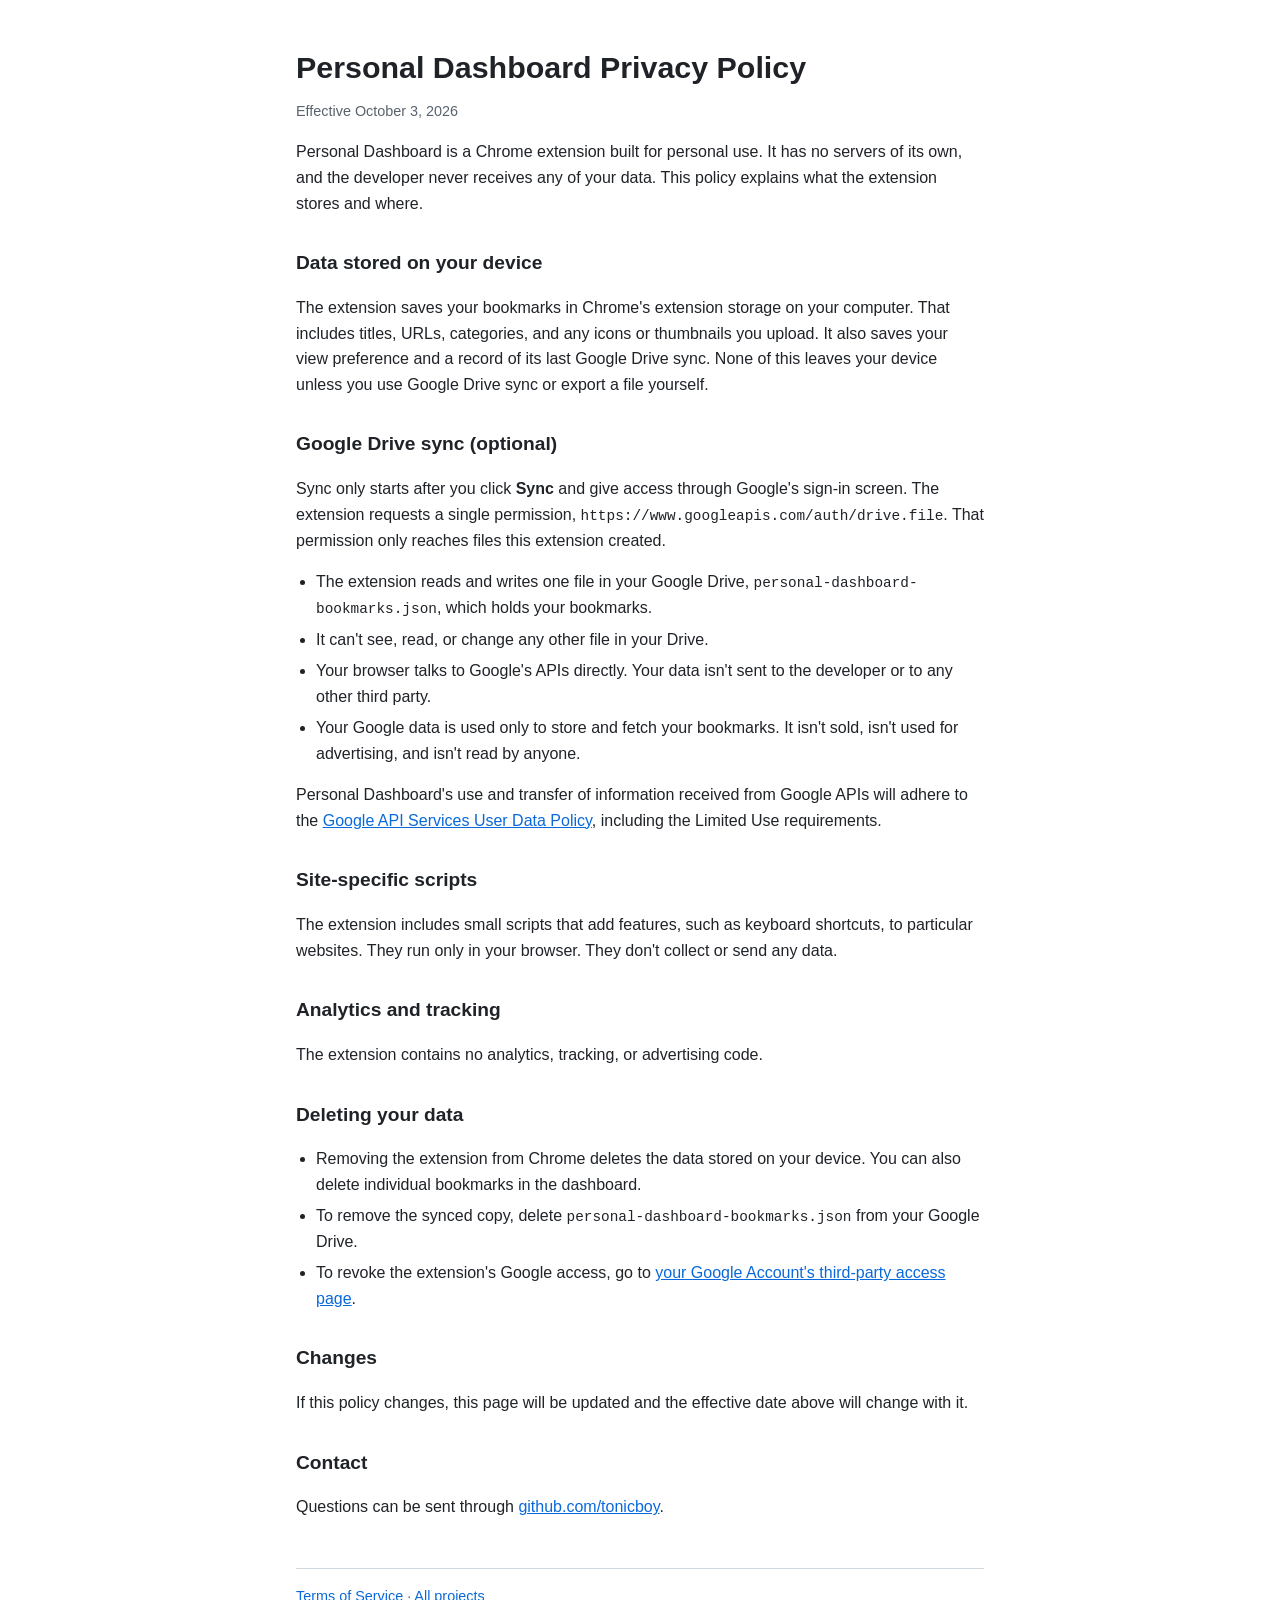
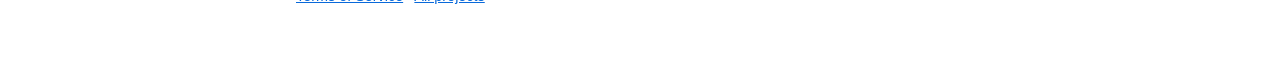
==== personal-dashboard/privacy.html @ b3707e25 "feat: add Personal Dashboard privacy policy and terms Co-Authored-By: Claude Opus 5.5 <noreply@anthr" ====
<!DOCTYPE html>
<html lang="en">
<head>
  <meta charset="UTF-8">
  <meta name="viewport" content="width=device-width, initial-scale=1.0">
  <title>Personal Dashboard Privacy Policy</title>
  <link rel="stylesheet" href="/style.css">
</head>
<body>
  <main>
    <h1>Personal Dashboard Privacy Policy</h1>
    <p class="meta">Effective October 3, 2026</p>

    <p>
      Personal Dashboard is a Chrome extension built for personal use. It has no servers of its own,
      and the developer never receives any of your data. This policy explains what the extension
      stores and where.
    </p>

    <h2>Data stored on your device</h2>
    <p>
      The extension saves your bookmarks in Chrome's extension storage on your computer. That includes
      titles, URLs, categories, and any icons or thumbnails you upload. It also saves your view
      preference and a record of its last Google Drive sync. None of this leaves your device unless
      you use Google Drive sync or export a file yourself.
    </p>

    <h2>Google Drive sync (optional)</h2>
    <p>
      Sync only starts after you click <strong>Sync</strong> and give access through Google's
      sign-in screen. The extension requests a single permission,
      <code>https://www.googleapis.com/auth/drive.file</code>. That permission only reaches files
      this extension created.
    </p>
    <ul>
      <li>
        The extension reads and writes one file in your Google Drive,
        <code>personal-dashboard-bookmarks.json</code>, which holds your bookmarks.
      </li>
      <li>It can't see, read, or change any other file in your Drive.</li>
      <li>
        Your browser talks to Google's APIs directly. Your data isn't sent to the developer or to
        any other third party.
      </li>
      <li>
        Your Google data is used only to store and fetch your bookmarks. It isn't sold, isn't used
        for advertising, and isn't read by anyone.
      </li>
    </ul>
    <p>
      Personal Dashboard's use and transfer of information received from Google APIs will adhere to the
      <a href="https://developers.google.com/terms/api-services-user-data-policy">Google API Services User Data Policy</a>,
      including the Limited Use requirements.
    </p>

    <h2>Site-specific scripts</h2>
    <p>
      The extension includes small scripts that add features, such as keyboard shortcuts, to
      particular websites. They run only in your browser. They don't collect or send any data.
    </p>

    <h2>Analytics and tracking</h2>
    <p>The extension contains no analytics, tracking, or advertising code.</p>

    <h2>Deleting your data</h2>
    <ul>
      <li>
        Removing the extension from Chrome deletes the data stored on your device. You can also
        delete individual bookmarks in the dashboard.
      </li>
      <li>
        To remove the synced copy, delete <code>personal-dashboard-bookmarks.json</code> from your
        Google Drive.
      </li>
      <li>
        To revoke the extension's Google access, go to
        <a href="https://myaccount.google.com/permissions">your Google Account's third-party access page</a>.
      </li>
    </ul>

    <h2>Changes</h2>
    <p>
      If this policy changes, this page will be updated and the effective date above will change
      with it.
    </p>

    <h2>Contact</h2>
    <p>Questions can be sent through <a href="https://github.com/tonicboy">github.com/tonicboy</a>.</p>

    <footer>
      <a href="/personal-dashboard/terms.html">Terms of Service</a> · <a href="/">All projects</a>
    </footer>
  </main>
</body>
</html>
---- style.css ----
:root {
  --bg: #ffffff;
  --text: #1f2328;
  --muted: #59636e;
  --link: #0969da;
  --border: #d1d9e0;
}

@media (prefers-color-scheme: dark) {
  :root {
    --bg: #0d1117;
    --text: #e6edf3;
    --muted: #9198a1;
    --link: #4493f8;
    --border: #3d444d;
  }
}

* {
  box-sizing: border-box;
}

body {
  margin: 0;
  background: var(--bg);
  color: var(--text);
  font: 16px/1.6 -apple-system, BlinkMacSystemFont, "Segoe UI", Roboto, Helvetica, Arial, sans-serif;
}

main {
  max-width: 720px;
  margin: 0 auto;
  padding: 3rem 1rem 4rem;
}

h1 {
  font-size: 1.9rem;
  line-height: 1.25;
  margin: 0 0 0.25rem;
}

h2 {
  font-size: 1.2rem;
  margin: 2rem 0 0.5rem;
}

a {
  color: var(--link);
}

.meta,
footer {
  color: var(--muted);
  font-size: 0.9rem;
}

footer {
  margin-top: 3rem;
  padding-top: 1rem;
  border-top: 1px solid var(--border);
}

ul {
  padding-left: 1.25rem;
}

li + li {
  margin-top: 0.35rem;
}

code {
  font-size: 0.9em;
}
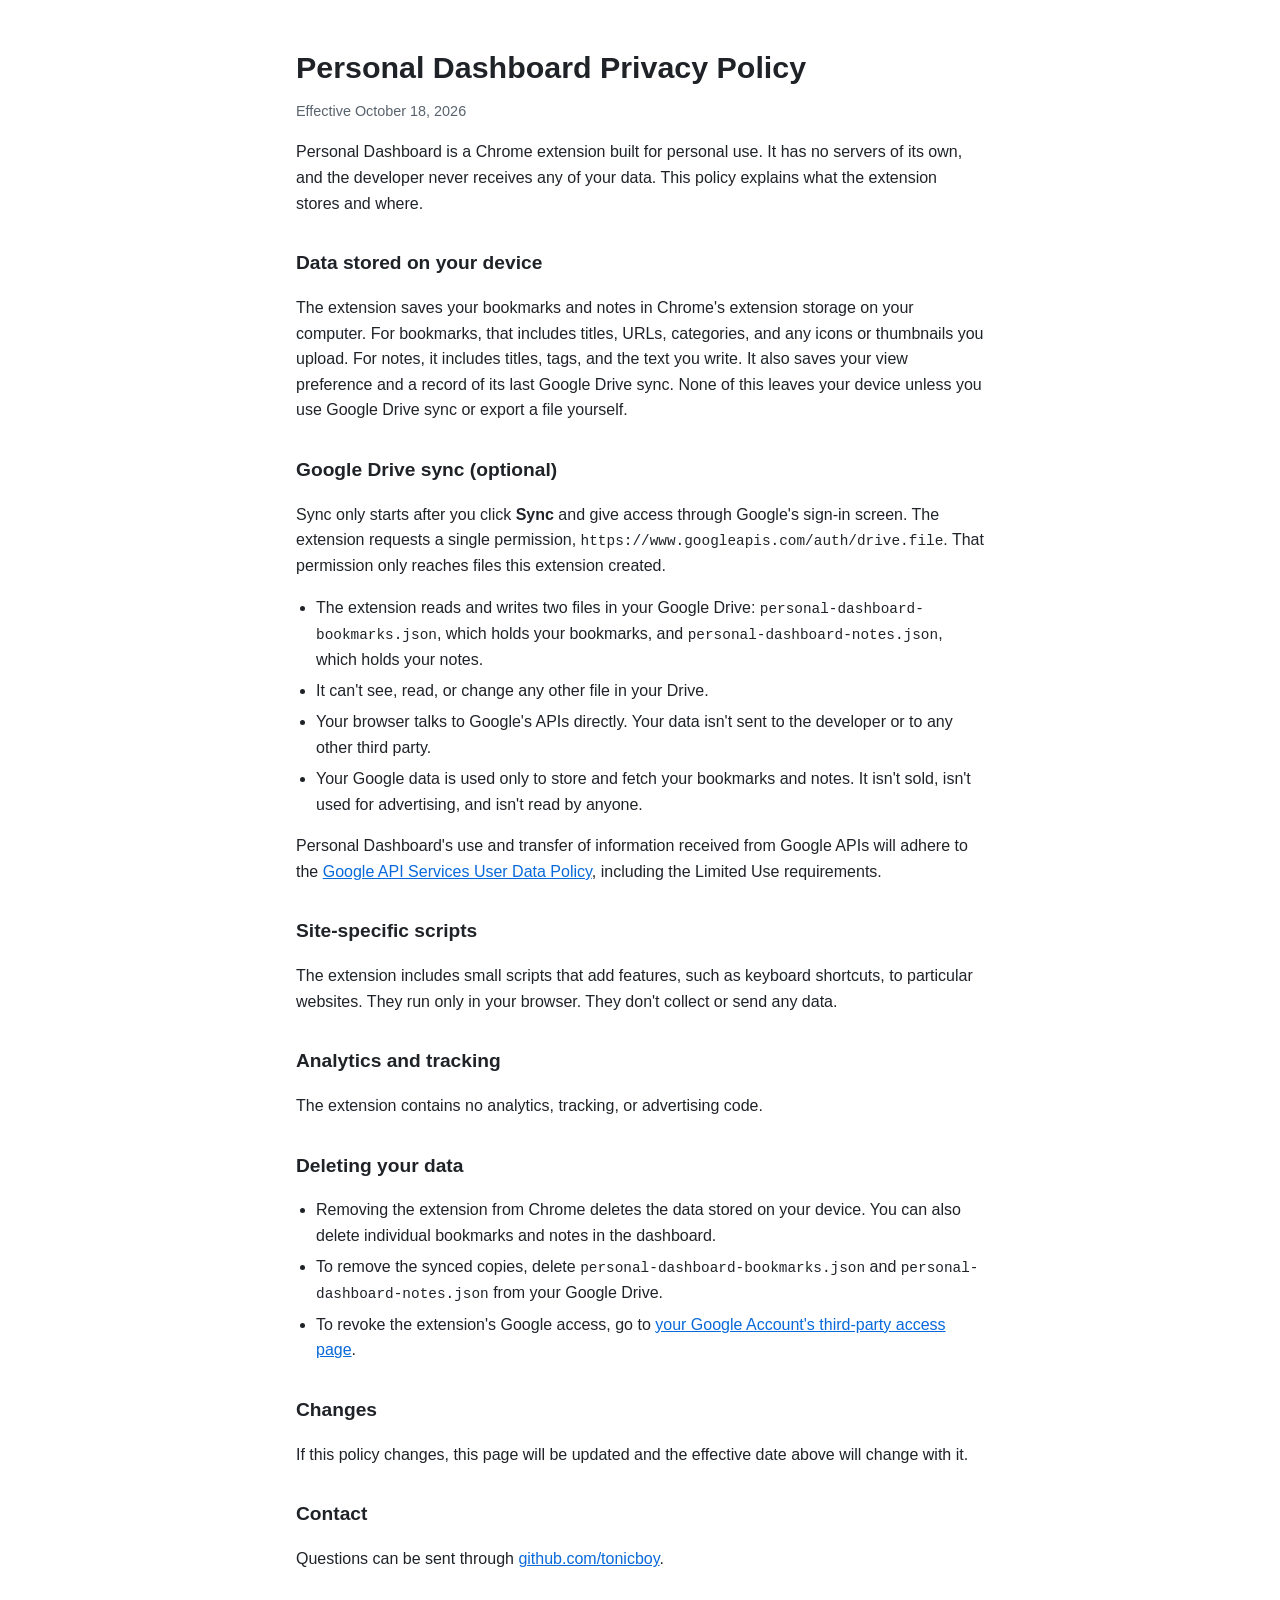
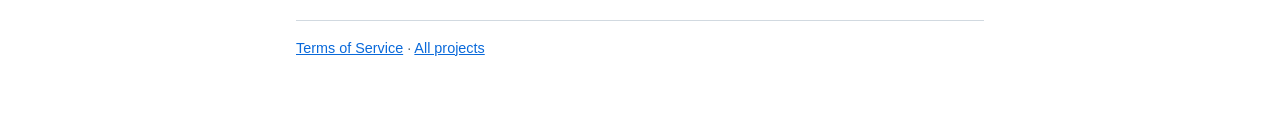
==== commit df4e256a: "docs(privacy): cover notes and the notes Drive file Co-Authored-By: Claude Sonnet 5.5 <noreply@anthr" ====
--- a/personal-dashboard/privacy.html
+++ b/personal-dashboard/privacy.html
@@ -9,7 +9,7 @@
 <body>
   <main>
     <h1>Personal Dashboard Privacy Policy</h1>
-    <p class="meta">Effective October 3, 2026</p>
+    <p class="meta">Effective October 18, 2026</p>
 
     <p>
       Personal Dashboard is a Chrome extension built for personal use. It has no servers of its own,
@@ -19,8 +19,9 @@
 
     <h2>Data stored on your device</h2>
     <p>
-      The extension saves your bookmarks in Chrome's extension storage on your computer. That includes
-      titles, URLs, categories, and any icons or thumbnails you upload. It also saves your view
+      The extension saves your bookmarks and notes in Chrome's extension storage on your computer.
+      For bookmarks, that includes titles, URLs, categories, and any icons or thumbnails you upload.
+      For notes, it includes titles, tags, and the text you write. It also saves your view
       preference and a record of its last Google Drive sync. None of this leaves your device unless
       you use Google Drive sync or export a file yourself.
     </p>
@@ -34,8 +35,9 @@
     </p>
     <ul>
       <li>
-        The extension reads and writes one file in your Google Drive,
-        <code>personal-dashboard-bookmarks.json</code>, which holds your bookmarks.
+        The extension reads and writes two files in your Google Drive:
+        <code>personal-dashboard-bookmarks.json</code>, which holds your bookmarks, and
+        <code>personal-dashboard-notes.json</code>, which holds your notes.
       </li>
       <li>It can't see, read, or change any other file in your Drive.</li>
       <li>
@@ -43,7 +45,7 @@
         any other third party.
       </li>
       <li>
-        Your Google data is used only to store and fetch your bookmarks. It isn't sold, isn't used
+        Your Google data is used only to store and fetch your bookmarks and notes. It isn't sold, isn't used
         for advertising, and isn't read by anyone.
       </li>
     </ul>
@@ -66,11 +68,11 @@
     <ul>
       <li>
         Removing the extension from Chrome deletes the data stored on your device. You can also
-        delete individual bookmarks in the dashboard.
+        delete individual bookmarks and notes in the dashboard.
       </li>
       <li>
-        To remove the synced copy, delete <code>personal-dashboard-bookmarks.json</code> from your
-        Google Drive.
+        To remove the synced copies, delete <code>personal-dashboard-bookmarks.json</code> and
+        <code>personal-dashboard-notes.json</code> from your Google Drive.
       </li>
       <li>
         To revoke the extension's Google access, go to
